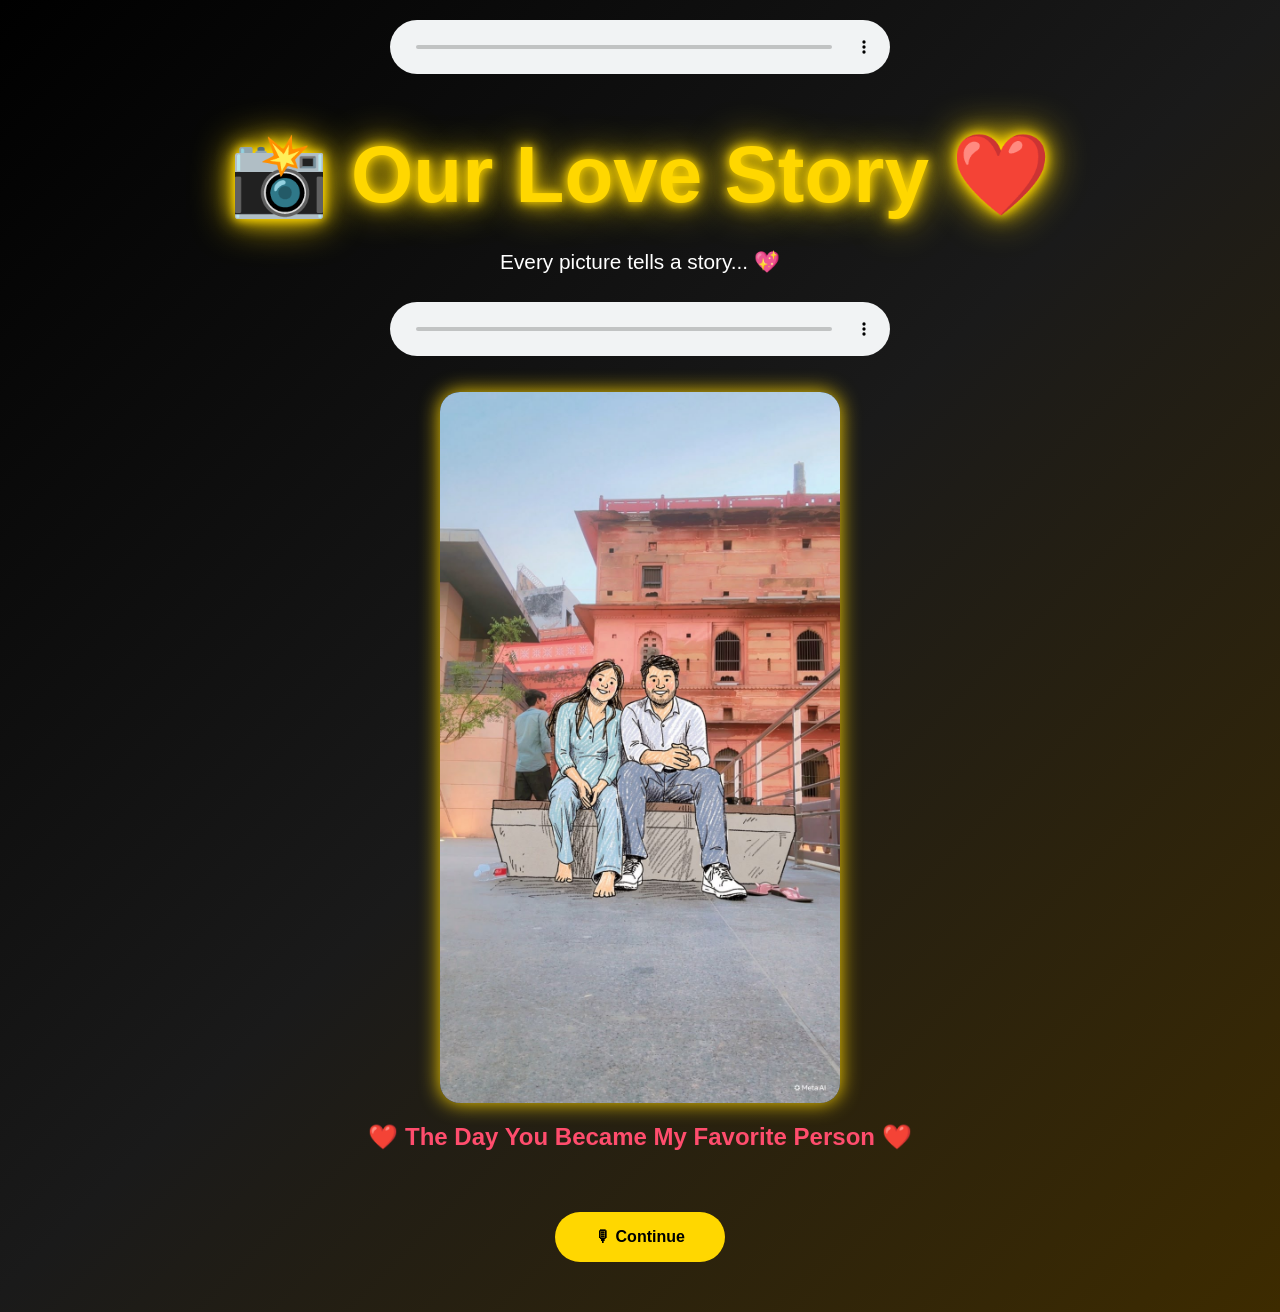
==== gallery.html @ e96519ab "Update gallery.html" ====
<!DOCTYPE html>
<html>
<head>
<title>📸 Our Love Story ❤️</title>
<link rel="stylesheet" href="style.css">
<audio controls autoplay loop>
  <source src="song.mp3.ogg" type="audio/mpeg">
</audio>
<style>
body{
text-align:center;
}

.slideshow{
max-width:400px;
margin:auto;
}

.slideshow img{
width:100%;
border-radius:20px;
box-shadow:0 0 20px gold;
display:none;
}

.caption{
font-size:24px;
margin-top:20px;
font-weight:bold;
color:#ff4d6d;
}
</style>
</head>

<body>

<div class="container">

<h1>📸 Our Love Story ❤️</h1>

<p>
Every picture tells a story... 💖
</p>

<!-- Background Music -->
<audio autoplay loop controls>
<source src="song.mp3.ogg" type="audio/mpeg">
</audio>

<br><br>

<div class="slideshow">

<img class="slide" src="photo1.jpg">
<img class="slide" src="photo2.jpg">
<img class="slide" src="photo3.jpg">
<img class="slide" src="photo4.jpg">

</div>

<div class="caption" id="caption">
❤️ The Day You Became My Favorite Person ❤️
</div>

<br><br>

<a href="voice.html" class="btn">
🎙 Continue
</a>

</div>

<script>

let slides = document.querySelectorAll(".slide");

let captions = [

"❤️ The Day You Became My Favorite Person ❤️",

"🥰 Every Moment With You Is Special",

"💖 My Heart Smiles Because Of You",

"✨ Forever Starts With You"

];

let current = 0;

function showSlides(){

slides.forEach(slide=>{
slide.style.display="none";
});

slides[current].style.display="block";

document.getElementById("caption").innerHTML =
captions[current];

current++;

if(current >= slides.length){
current = 0;
}

}

showSlides();

setInterval(showSlides,4000);

</script>

</body>
</html>
---- style.css ----
*{
margin:0;
padding:0;
box-sizing:border-box;
font-family:'Segoe UI',sans-serif;
}

body{
background:linear-gradient(135deg,#000,#1a1a1a,#3d2b00);
color:white;
overflow-x:hidden;
text-align:center;
}

.container{
min-height:100vh;
padding:50px 20px;
display:flex;
flex-direction:column;
justify-content:center;
align-items:center;
}

h1{
font-size:5rem;
font-weight:900;
color:#FFD700;
text-shadow:
0 0 10px #FFD700,
0 0 20px #FFD700,
0 0 40px #FFD700;
margin-bottom:20px;
}

h2{
font-size:3rem;
color:#fff1a8;
margin-bottom:20px;
}

p{
max-width:900px;
font-size:1.3rem;
line-height:1.9;
}

.btn{
display:inline-block;
padding:16px 40px;
background:#FFD700;
color:black;
font-weight:700;
text-decoration:none;
border-radius:50px;
margin-top:25px;
transition:.4s;
}

.btn:hover{
transform:scale(1.08);
box-shadow:0 0 25px #FFD700;
}

.gallery{
display:grid;
grid-template-columns:repeat(auto-fit,minmax(280px,1fr));
gap:20px;
width:100%;
max-width:1200px;
}

.gallery img{
width:100%;
height:420px;
object-fit:cover;
border-radius:25px;
border:4px solid gold;
box-shadow:0 0 25px rgba(255,215,0,.5);
transition:.5s;
}

.gallery img:hover{
transform:scale(1.05);
}

.card{
background:rgba(255,255,255,.08);
backdrop-filter:blur(10px);
padding:30px;
border-radius:25px;
max-width:900px;
margin:20px;
box-shadow:0 0 20px rgba(255,215,0,.25);
}

audio{
width:80%;
max-width:500px;
margin-top:20px;
}

.final-message{
font-size:1.6rem;
line-height:2;
max-width:900px;
}

@keyframes glow{
from{
text-shadow:0 0 10px gold;
}
to{
text-shadow:0 0 30px gold;
}
}

h1{
animation:glow 2s infinite alternate;
}
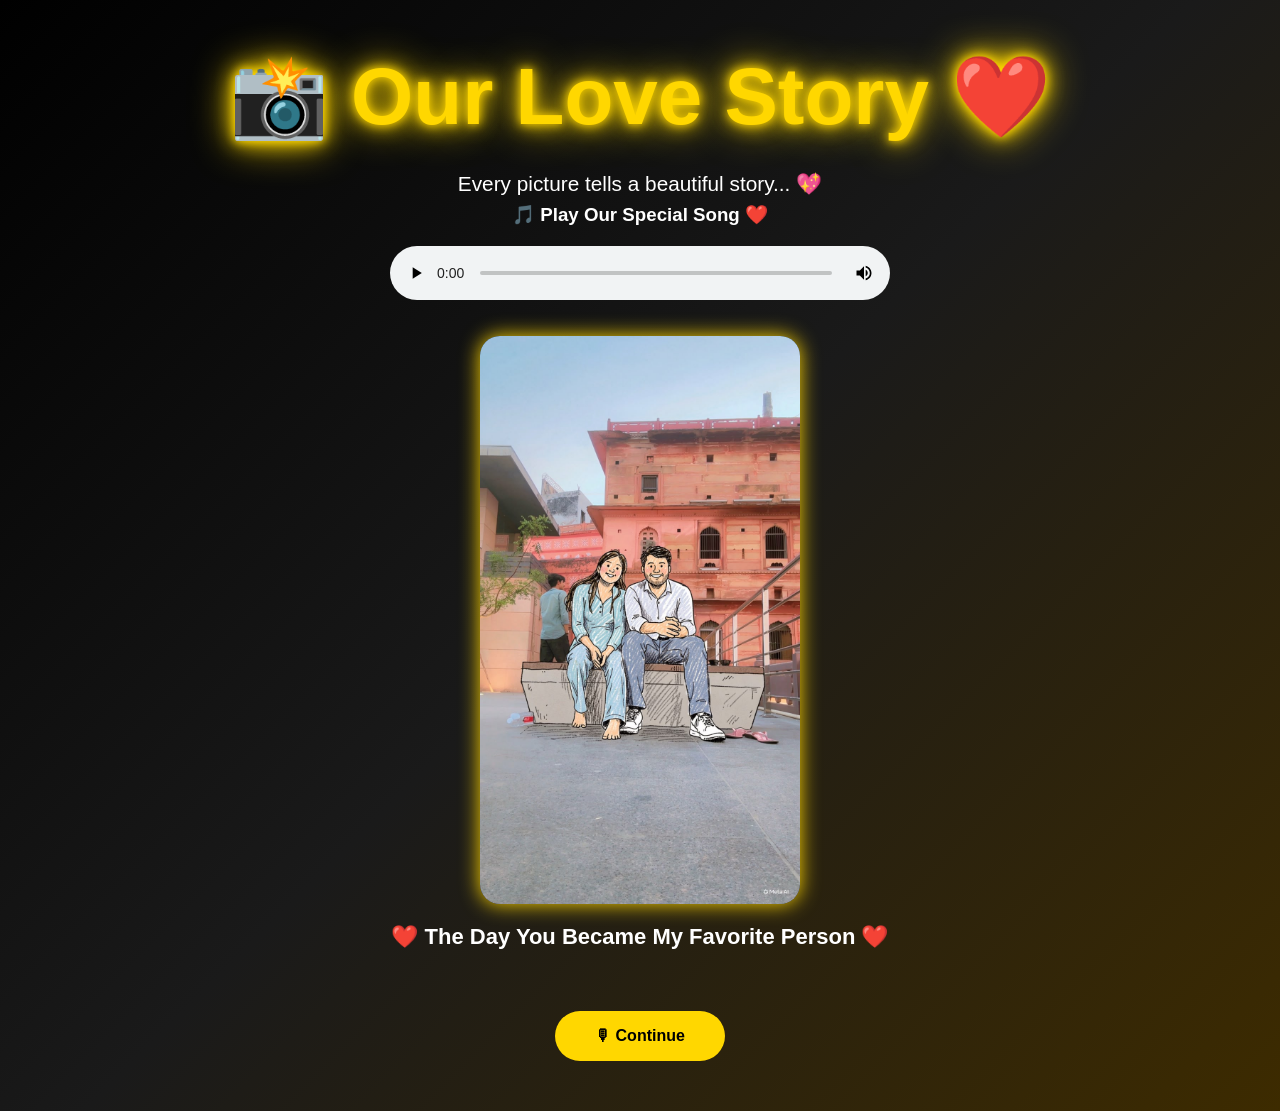
==== commit 598f7fd7: "Update gallery.html" ====
--- a/gallery.html
+++ b/gallery.html
@@ -1,35 +1,26 @@
 <!DOCTYPE html>
 <html>
+
 <head>
 <title>📸 Our Love Story ❤️</title>
 <link rel="stylesheet" href="style.css">
-<audio controls autoplay loop>
-  <source src="song.mp3.ogg" type="audio/mpeg">
-</audio>
+
 <style>
-body{
-text-align:center;
-}
-
-.slideshow{
-max-width:400px;
+.slideshow img{
+width:320px;
+border-radius:20px;
+box-shadow:0 0 20px gold;
+display:none;
 margin:auto;
 }
 
-.slideshow img{
-width:100%;
-border-radius:20px;
-box-shadow:0 0 20px gold;
-display:none;
-}
-
 .caption{
-font-size:24px;
+font-size:22px;
 margin-top:20px;
 font-weight:bold;
-color:#ff4d6d;
 }
 </style>
+
 </head>
 
 <body>
@@ -39,12 +30,14 @@
 <h1>📸 Our Love Story ❤️</h1>
 
 <p>
-Every picture tells a story... 💖
+Every picture tells a beautiful story... 💖
 </p>
 
-<!-- Background Music -->
-<audio autoplay loop controls>
-<source src="song.mp3.ogg" type="audio/mpeg">
+<h3>🎵 Play Our Special Song ❤️</h3>
+
+<audio controls loop>
+<source src="song.ogg" type="audio/ogg">
+Your browser does not support audio.
 </audio>
 
 <br><br>
@@ -52,9 +45,9 @@
 <div class="slideshow">
 
 <img class="slide" src="photo1.jpg">
-<img class="slide" src="photo2.jpg">
 <img class="slide" src="photo3.jpg">
 <img class="slide" src="photo4.jpg">
+<img class="slide" src="photo1.jpg">
 
 </div>
 
@@ -75,15 +68,10 @@
 let slides = document.querySelectorAll(".slide");
 
 let captions = [
-
 "❤️ The Day You Became My Favorite Person ❤️",
-
 "🥰 Every Moment With You Is Special",
-
 "💖 My Heart Smiles Because Of You",
-
 "✨ Forever Starts With You"
-
 ];
 
 let current = 0;
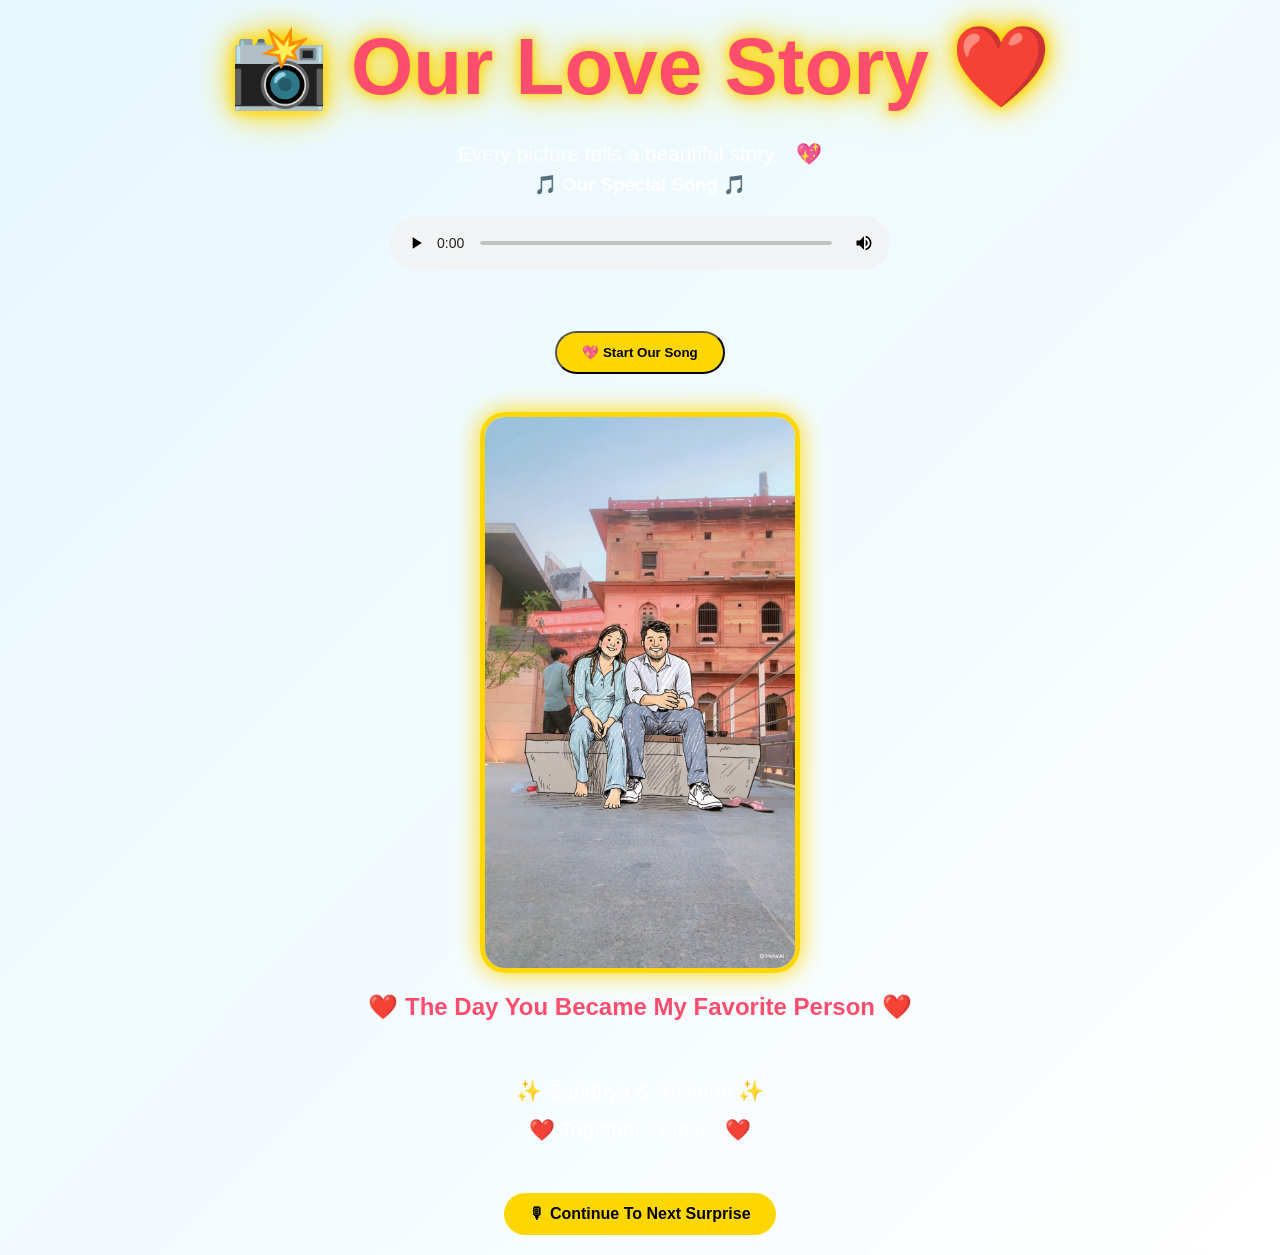
==== commit 8a8f4c62: "Update gallery.html" ====
--- a/gallery.html
+++ b/gallery.html
@@ -1,24 +1,66 @@
 <!DOCTYPE html>
 <html>
-
 <head>
 <title>📸 Our Love Story ❤️</title>
+
 <link rel="stylesheet" href="style.css">
 
 <style>
-.slideshow img{
+
+body{
+text-align:center;
+background:linear-gradient(135deg,#e6f7ff,#ffffff);
+font-family:Arial,sans-serif;
+}
+
+.container{
+padding:20px;
+}
+
+h1{
+color:#ff4d6d;
+}
+
+.slideshow{
+margin-top:20px;
+}
+
+.slide{
 width:320px;
-border-radius:20px;
-box-shadow:0 0 20px gold;
+height:auto;
+border-radius:25px;
+border:5px solid gold;
+box-shadow:0 0 25px gold;
 display:none;
-margin:auto;
 }
 
 .caption{
-font-size:22px;
 margin-top:20px;
+font-size:24px;
 font-weight:bold;
+color:#ff4d6d;
+min-height:60px;
 }
+
+audio{
+margin-top:20px;
+}
+
+.btn{
+display:inline-block;
+padding:12px 25px;
+background:gold;
+color:black;
+text-decoration:none;
+border-radius:30px;
+font-weight:bold;
+margin-top:25px;
+}
+
+.btn:hover{
+transform:scale(1.05);
+}
+
 </style>
 
 </head>
@@ -33,16 +75,22 @@
 Every picture tells a beautiful story... 💖
 </p>
 
-<h3>🎵 Play Our Special Song ❤️</h3>
+<h3>🎵 Our Special Song 🎵</h3>
 
-<audio controls loop>
+<audio id="bgMusic" controls loop>
 <source src="song.ogg" type="audio/ogg">
-Your browser does not support audio.
 </audio>
 
 <br><br>
 
+<button class="btn"
+onclick="document.getElementById('bgMusic').play()">
+💖 Start Our Song
+</button>
+
 <div class="slideshow">
+
+<br>
 
 <img class="slide" src="photo1.jpg">
 <img class="slide" src="photo3.jpg">
@@ -55,10 +103,18 @@
 ❤️ The Day You Became My Favorite Person ❤️
 </div>
 
-<br><br>
+<br>
+
+<p>
+✨ Sandhya & Rishabh ✨
+<br>
+❤️ Together Forever ❤️
+</p>
+
+<br>
 
 <a href="voice.html" class="btn">
-🎙 Continue
+🎙 Continue To Next Surprise
 </a>
 
 </div>
@@ -68,10 +124,15 @@
 let slides = document.querySelectorAll(".slide");
 
 let captions = [
+
 "❤️ The Day You Became My Favorite Person ❤️",
+
 "🥰 Every Moment With You Is Special",
+
 "💖 My Heart Smiles Because Of You",
-"✨ Forever Starts With You"
+
+"✨ Forever Starts With You ❤️"
+
 ];
 
 let current = 0;
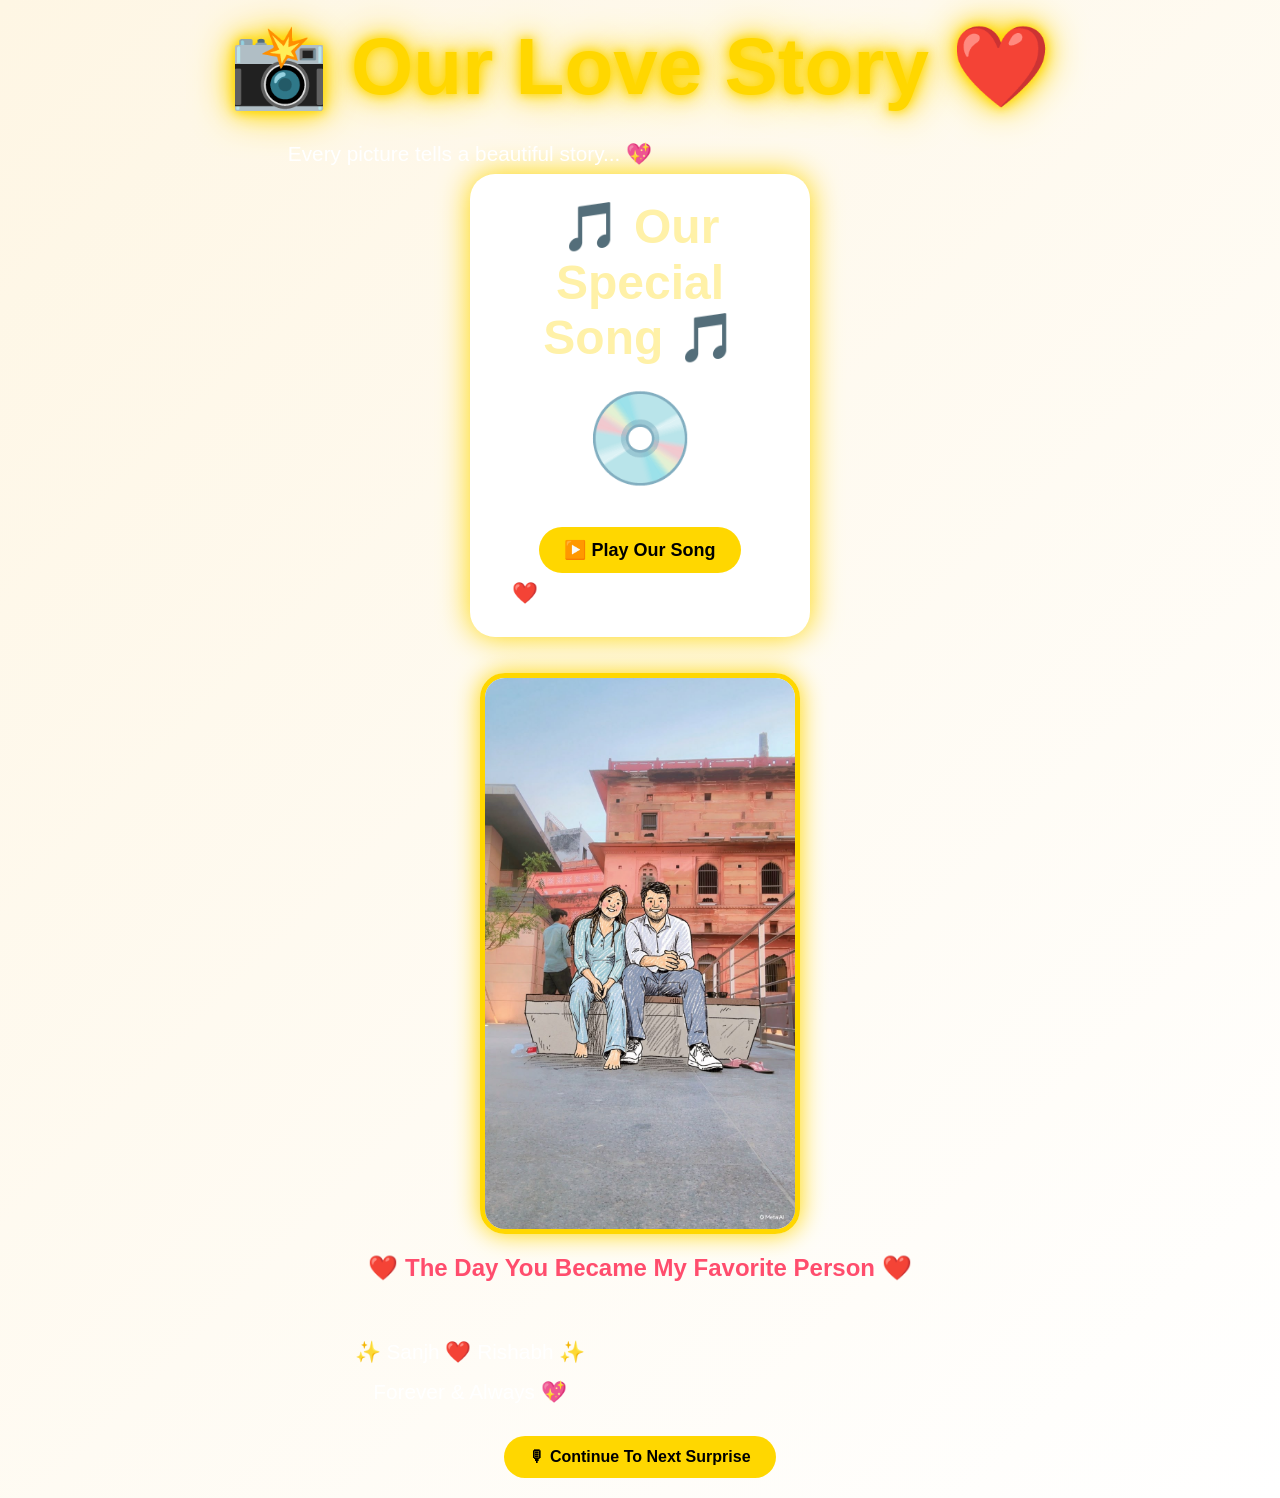
==== commit 664971e2: "Update gallery.html" ====
--- a/gallery.html
+++ b/gallery.html
@@ -2,36 +2,58 @@
 <html>
 <head>
 <title>📸 Our Love Story ❤️</title>
-
 <link rel="stylesheet" href="style.css">
 
 <style>
 
 body{
 text-align:center;
-background:linear-gradient(135deg,#e6f7ff,#ffffff);
+background:linear-gradient(135deg,#fef6e4,#ffffff);
 font-family:Arial,sans-serif;
-}
-
-.container{
 padding:20px;
 }
 
-h1{
-color:#ff4d6d;
-}
-
-.slideshow{
-margin-top:20px;
+.music-card{
+background:white;
+padding:25px;
+border-radius:25px;
+width:340px;
+margin:auto;
+box-shadow:0 0 30px gold;
+}
+
+.vinyl{
+font-size:90px;
+animation:spin 4s linear infinite;
+animation-play-state:paused;
+}
+
+.vinyl.playing{
+animation-play-state:running;
+}
+
+@keyframes spin{
+from{transform:rotate(0deg);}
+to{transform:rotate(360deg);}
+}
+
+.music-btn{
+background:gold;
+border:none;
+padding:12px 25px;
+border-radius:30px;
+font-size:18px;
+cursor:pointer;
+font-weight:bold;
 }
 
 .slide{
 width:320px;
-height:auto;
 border-radius:25px;
 border:5px solid gold;
 box-shadow:0 0 25px gold;
 display:none;
+margin:auto;
 }
 
 .caption{
@@ -40,10 +62,6 @@
 font-weight:bold;
 color:#ff4d6d;
 min-height:60px;
-}
-
-audio{
-margin-top:20px;
 }
 
 .btn{
@@ -57,48 +75,44 @@
 margin-top:25px;
 }
 
-.btn:hover{
-transform:scale(1.05);
-}
-
 </style>
-
 </head>
 
 <body>
 
-<div class="container">
-
 <h1>📸 Our Love Story ❤️</h1>
 
-<p>
-Every picture tells a beautiful story... 💖
-</p>
-
-<h3>🎵 Our Special Song 🎵</h3>
-
-<audio id="bgMusic" controls loop>
+<p>Every picture tells a beautiful story... 💖</p>
+
+<div class="music-card">
+
+<h2>🎵 Our Special Song 🎵</h2>
+
+<div class="vinyl">💿</div>
+
+<audio id="bgMusic">
 <source src="song.ogg" type="audio/ogg">
 </audio>
 
 <br><br>
 
-<button class="btn"
-onclick="document.getElementById('bgMusic').play()">
-💖 Start Our Song
+<button class="music-btn" onclick="toggleMusic()">
+▶️ Play Our Song
 </button>
 
-<div class="slideshow">
-
-<br>
+<p id="musicStatus">
+❤️ Music Waiting For You...
+</p>
+
+</div>
+
+<br><br>
 
 <img class="slide" src="photo1.jpg">
 <img class="slide" src="photo3.jpg">
 <img class="slide" src="photo4.jpg">
 <img class="slide" src="photo1.jpg">
 
-</div>
-
 <div class="caption" id="caption">
 ❤️ The Day You Became My Favorite Person ❤️
 </div>
@@ -106,20 +120,47 @@
 <br>
 
 <p>
-✨ Sandhya & Rishabh ✨
+✨ Sanjh ❤️ Rishabh ✨
 <br>
-❤️ Together Forever ❤️
+Forever & Always 💖
 </p>
-
-<br>
 
 <a href="voice.html" class="btn">
 🎙 Continue To Next Surprise
 </a>
 
-</div>
-
 <script>
+
+let music = document.getElementById("bgMusic");
+let vinyl = document.querySelector(".vinyl");
+
+function toggleMusic(){
+
+if(music.paused){
+
+music.play();
+vinyl.classList.add("playing");
+
+document.querySelector(".music-btn").innerHTML =
+"⏸ Pause Song";
+
+document.getElementById("musicStatus").innerHTML =
+"💖 Playing Our Love Song...";
+
+}else{
+
+music.pause();
+vinyl.classList.remove("playing");
+
+document.querySelector(".music-btn").innerHTML =
+"▶️ Play Our Song";
+
+document.getElementById("musicStatus").innerHTML =
+"❤️ Music Paused";
+
+}
+
+}
 
 let slides = document.querySelectorAll(".slide");
 
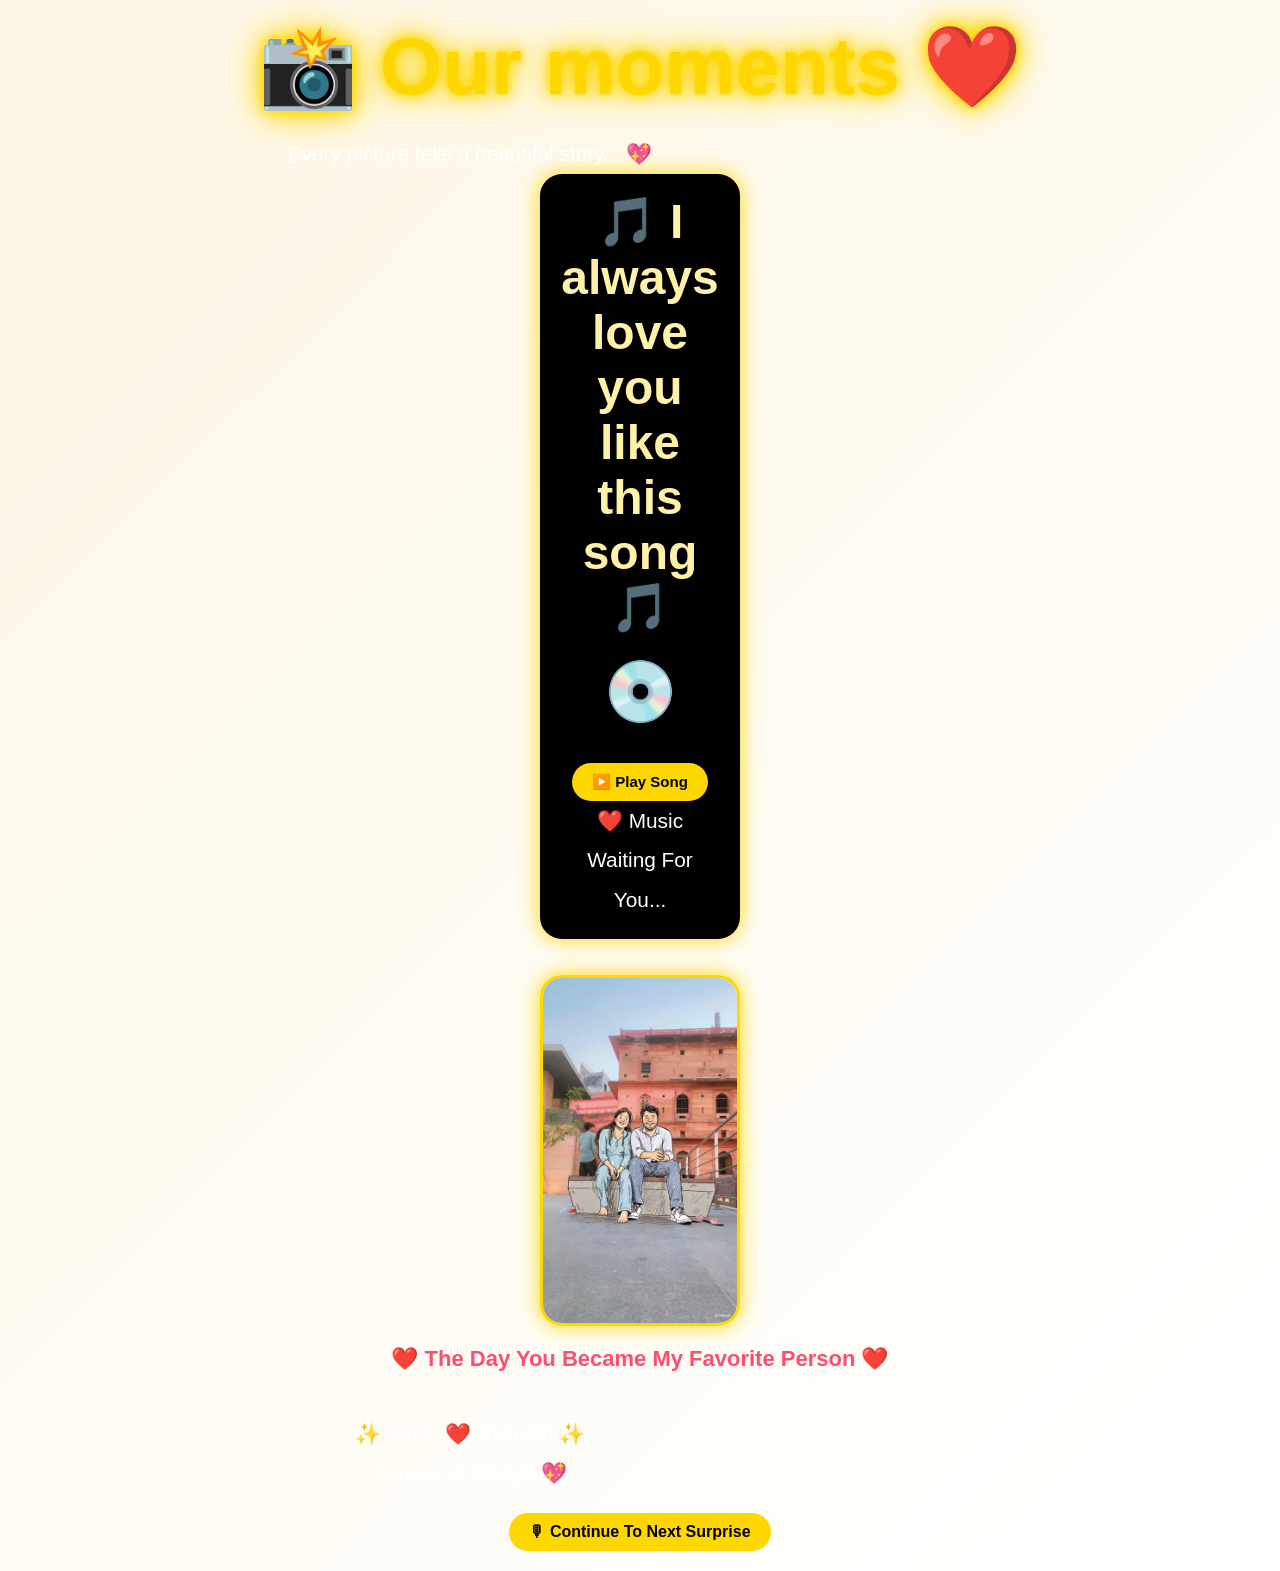
==== commit bf731212: "Update gallery.html" ====
--- a/gallery.html
+++ b/gallery.html
@@ -1,7 +1,7 @@
 <!DOCTYPE html>
 <html>
 <head>
-<title>📸 Our Love Story ❤️</title>
+<title>📸 First trip Banaras ❤️</title>
 <link rel="stylesheet" href="style.css">
 
 <style>
@@ -14,16 +14,16 @@
 }
 
 .music-card{
-background:white;
-padding:25px;
-border-radius:25px;
-width:340px;
+background:black;
+padding:20px;
+border-radius:22px;
+width:200px;
 margin:auto;
-box-shadow:0 0 30px gold;
+box-shadow:0 0 20px gold;
 }
 
 .vinyl{
-font-size:90px;
+font-size:60px;
 animation:spin 4s linear infinite;
 animation-play-state:paused;
 }
@@ -40,39 +40,39 @@
 .music-btn{
 background:gold;
 border:none;
-padding:12px 25px;
-border-radius:30px;
-font-size:18px;
+padding:10px 20px;
+border-radius:25px;
+font-size:15px;
 cursor:pointer;
 font-weight:bold;
 }
 
 .slide{
-width:320px;
-border-radius:25px;
-border:5px solid gold;
-box-shadow:0 0 25px gold;
+width:200px;
+border-radius:22px;
+border:3px solid gold;
+box-shadow:0 0 20px gold;
 display:none;
 margin:auto;
 }
 
 .caption{
 margin-top:20px;
-font-size:24px;
+font-size:22px;
 font-weight:bold;
 color:#ff4d6d;
-min-height:60px;
+min-height:50px;
 }
 
 .btn{
 display:inline-block;
-padding:12px 25px;
+padding:10px 20px;
 background:gold;
 color:black;
 text-decoration:none;
-border-radius:30px;
+border-radius:20px;
 font-weight:bold;
-margin-top:25px;
+margin-top:20px;
 }
 
 </style>
@@ -80,13 +80,13 @@
 
 <body>
 
-<h1>📸 Our Love Story ❤️</h1>
+<h1>📸 Our moments ❤️</h1>
 
 <p>Every picture tells a beautiful story... 💖</p>
 
 <div class="music-card">
 
-<h2>🎵 Our Special Song 🎵</h2>
+<h2>🎵 I always love you like this song 🎵</h2>
 
 <div class="vinyl">💿</div>
 
@@ -97,7 +97,7 @@
 <br><br>
 
 <button class="music-btn" onclick="toggleMusic()">
-▶️ Play Our Song
+▶️ Play Song
 </button>
 
 <p id="musicStatus">
@@ -145,7 +145,7 @@
 "⏸ Pause Song";
 
 document.getElementById("musicStatus").innerHTML =
-"💖 Playing Our Love Song...";
+"💖 Playing Love Song...";
 
 }else{
 
@@ -153,7 +153,7 @@
 vinyl.classList.remove("playing");
 
 document.querySelector(".music-btn").innerHTML =
-"▶️ Play Our Song";
+"▶️ Play Song";
 
 document.getElementById("musicStatus").innerHTML =
 "❤️ Music Paused";
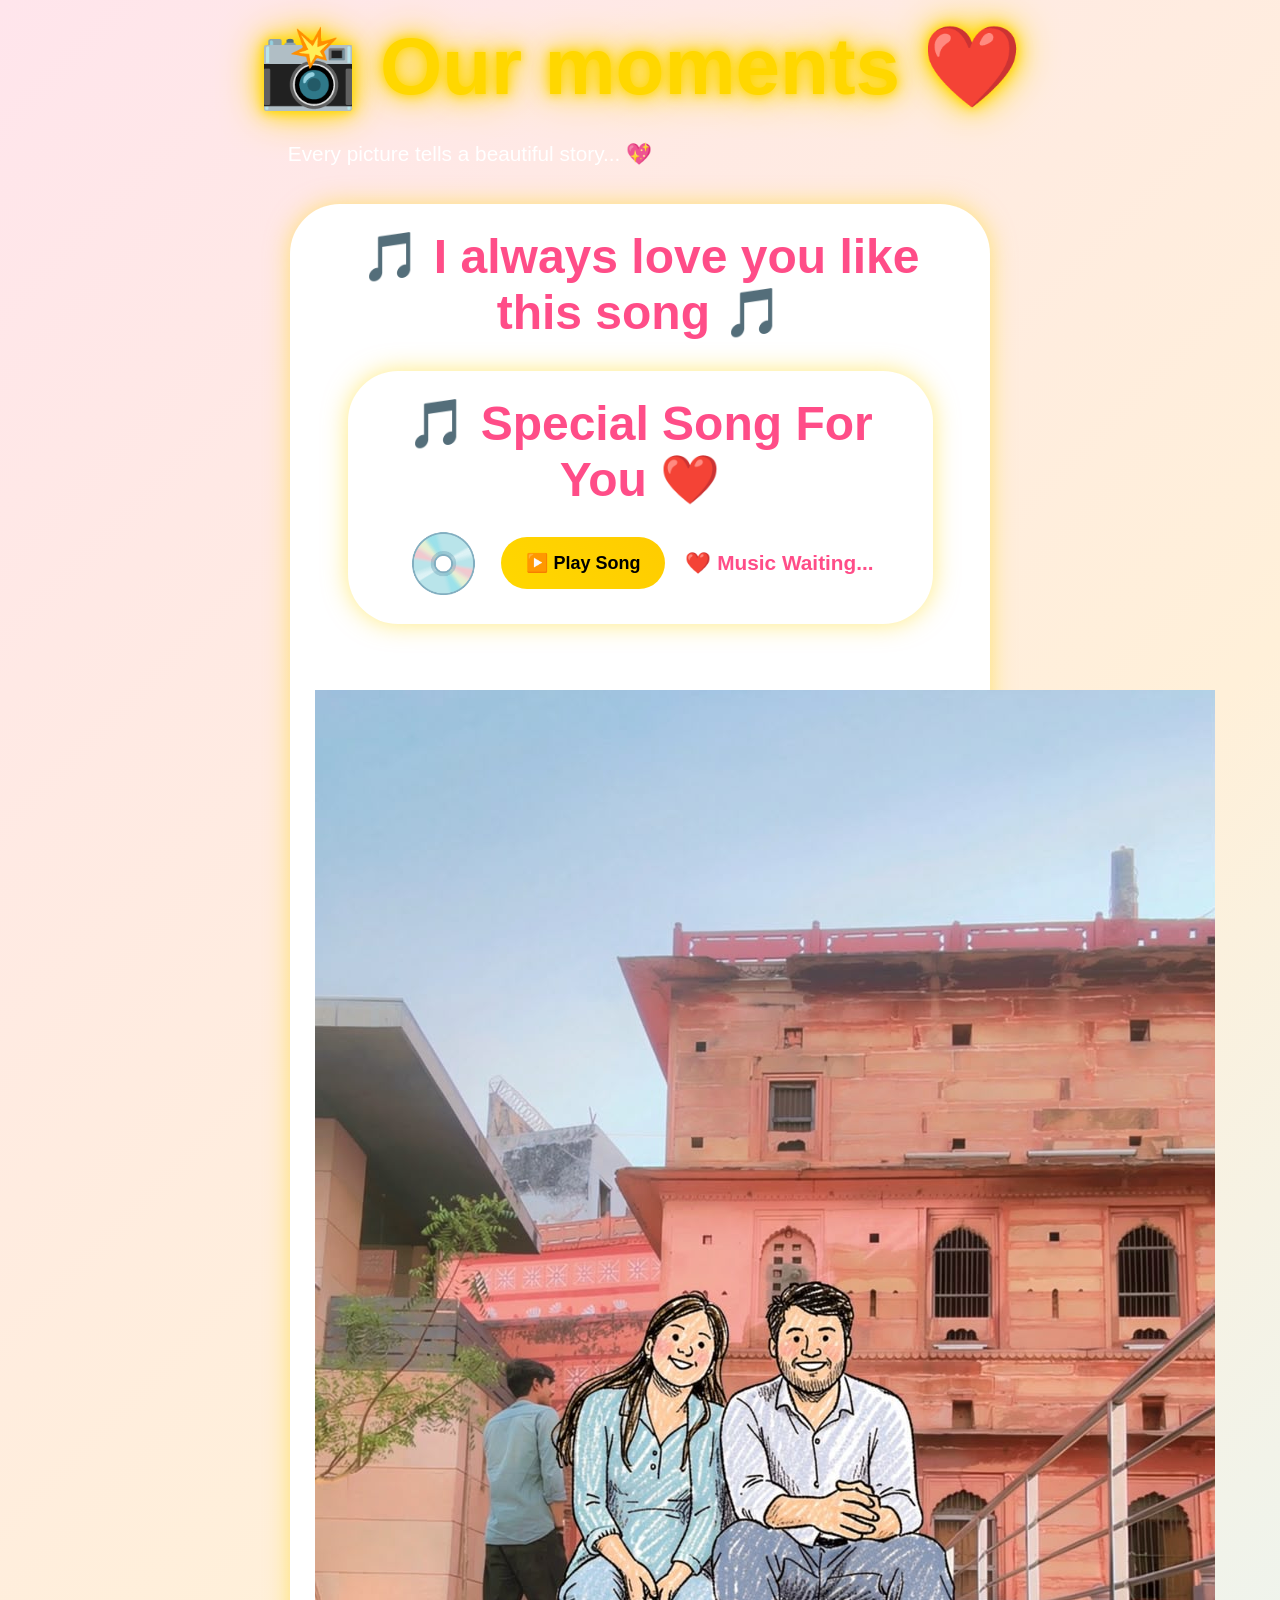
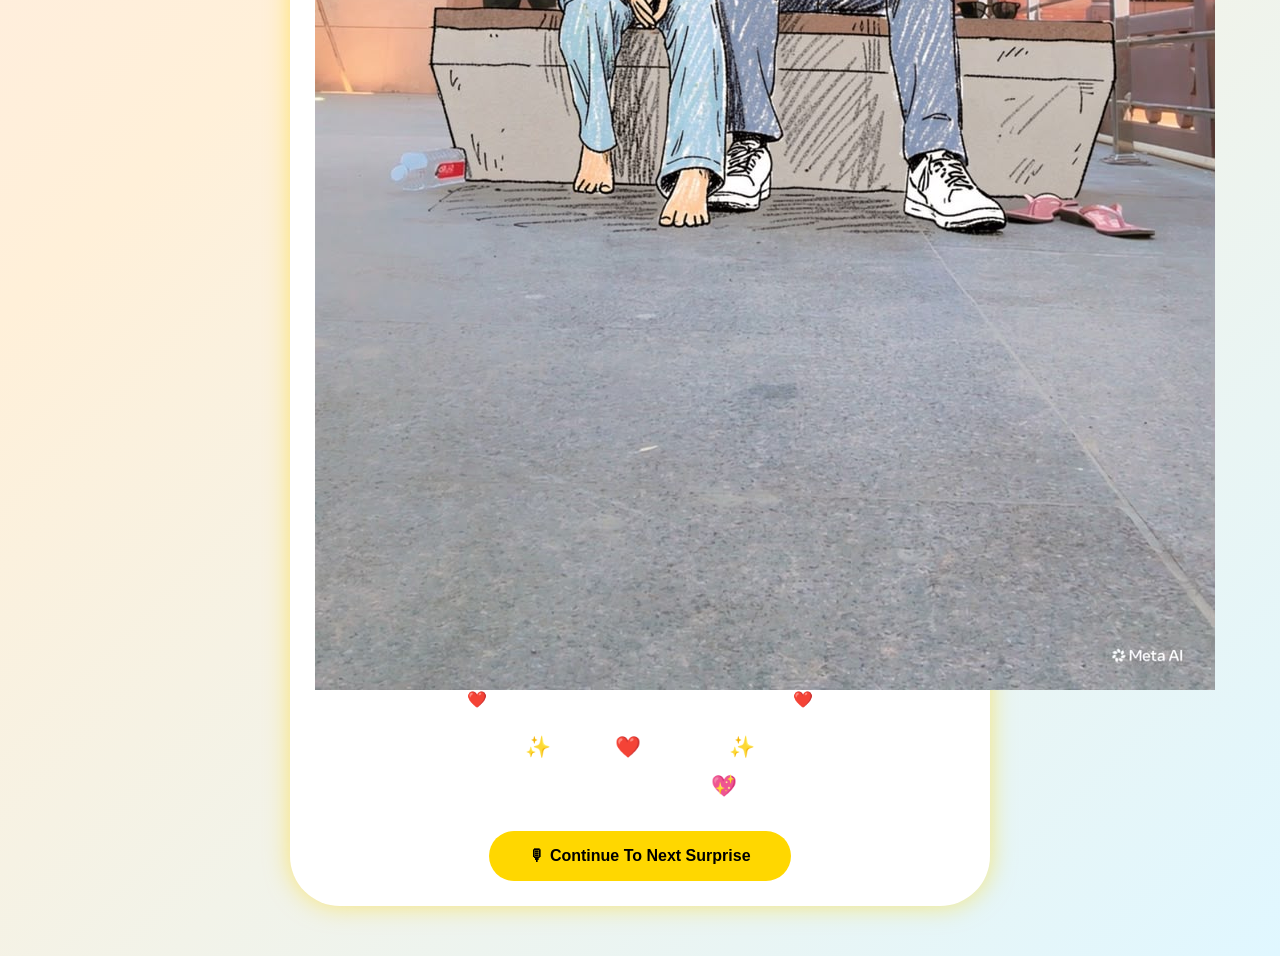
==== commit 86aac869: "Update gallery.html" ====
--- a/gallery.html
+++ b/gallery.html
@@ -8,18 +8,51 @@
 
 body{
 text-align:center;
-background:linear-gradient(135deg,#fef6e4,#ffffff);
+background:linear-gradient(
+135deg,
+#ffe5ec,
+#fff0d9,
+#e0f7ff
+);
 font-family:Arial,sans-serif;
 padding:20px;
 }
 
 .music-card{
-background:black;
-padding:20px;
-border-radius:22px;
-width:200px;
-margin:auto;
-box-shadow:0 0 20px gold;
+width:700px;
+max-width:90%;
+margin:30px auto;
+padding:25px;
+background:white;
+border-radius:50px;
+box-shadow:0 0 25px rgba(255,215,0,.5);
+}
+
+.music-card h2{
+color:#ff4d88;
+margin-bottom:20px;
+}
+
+.player{
+display:flex;
+align-items:center;
+justify-content:center;
+gap:20px;
+flex-wrap:wrap;
+}
+
+.music-btn{
+background:linear-gradient(45deg,gold,#ffcc00);
+border:none;
+padding:15px 25px;
+border-radius:40px;
+font-size:18px;
+font-weight:bold;
+cursor:pointer;
+}
+
+.music-btn:hover{
+transform:scale(1.05);
 }
 
 .vinyl{
@@ -37,43 +70,11 @@
 to{transform:rotate(360deg);}
 }
 
-.music-btn{
-background:gold;
-border:none;
-padding:10px 20px;
-border-radius:25px;
-font-size:15px;
-cursor:pointer;
+#musicStatus{
+color:#ff4d88;
 font-weight:bold;
 }
 
-.slide{
-width:200px;
-border-radius:22px;
-border:3px solid gold;
-box-shadow:0 0 20px gold;
-display:none;
-margin:auto;
-}
-
-.caption{
-margin-top:20px;
-font-size:22px;
-font-weight:bold;
-color:#ff4d6d;
-min-height:50px;
-}
-
-.btn{
-display:inline-block;
-padding:10px 20px;
-background:gold;
-color:black;
-text-decoration:none;
-border-radius:20px;
-font-weight:bold;
-margin-top:20px;
-}
 
 </style>
 </head>
@@ -88,24 +89,29 @@
 
 <h2>🎵 I always love you like this song 🎵</h2>
 
+<div class="music-card">
+
+<h2>🎵 Special Song For You ❤️</h2>
+
+<div class="player">
+
 <div class="vinyl">💿</div>
+
+<button class="music-btn" onclick="toggleMusic()">
+▶️ Play Song
+</button>
+
+<p id="musicStatus">
+❤️ Music Waiting...
+</p>
+
+</div>
 
 <audio id="bgMusic">
 <source src="song.ogg" type="audio/ogg">
 </audio>
 
-<br><br>
-
-<button class="music-btn" onclick="toggleMusic()">
-▶️ Play Song
-</button>
-
-<p id="musicStatus">
-❤️ Music Waiting For You...
-</p>
-
 </div>
-
 <br><br>
 
 <img class="slide" src="photo1.jpg">
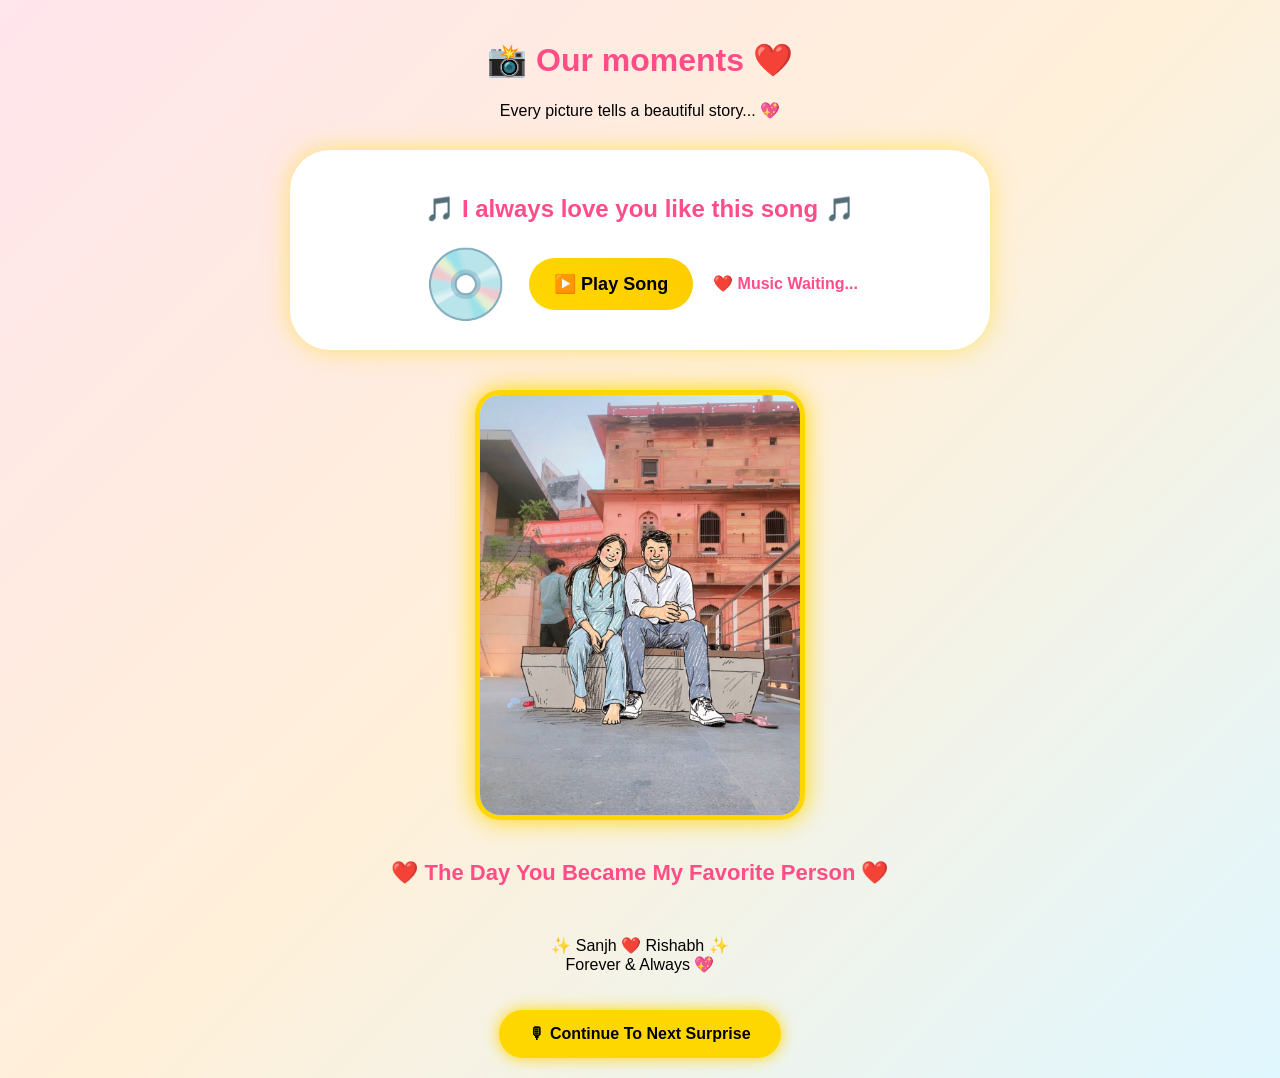
==== commit 759a5ba3: "Update gallery.html" ====
--- a/gallery.html
+++ b/gallery.html
@@ -2,7 +2,6 @@
 <html>
 <head>
 <title>📸 First trip Banaras ❤️</title>
-<link rel="stylesheet" href="style.css">
 
 <style>
 
@@ -16,29 +15,48 @@
 );
 font-family:Arial,sans-serif;
 padding:20px;
+margin:0;
+}
+
+h1{
+color:#ff4d88;
 }
 
 .music-card{
-width:700px;
-max-width:90%;
+width:90%;
+max-width:650px;
 margin:30px auto;
 padding:25px;
 background:white;
-border-radius:50px;
+border-radius:40px;
 box-shadow:0 0 25px rgba(255,215,0,.5);
 }
 
 .music-card h2{
 color:#ff4d88;
-margin-bottom:20px;
 }
 
 .player{
 display:flex;
+justify-content:center;
 align-items:center;
-justify-content:center;
 gap:20px;
 flex-wrap:wrap;
+}
+
+.vinyl{
+font-size:70px;
+animation:spin 4s linear infinite;
+animation-play-state:paused;
+}
+
+.vinyl.playing{
+animation-play-state:running;
+}
+
+@keyframes spin{
+from{transform:rotate(0deg);}
+to{transform:rotate(360deg);}
 }
 
 .music-btn{
@@ -51,30 +69,61 @@
 cursor:pointer;
 }
 
-.music-btn:hover{
-transform:scale(1.05);
-}
-
-.vinyl{
-font-size:60px;
-animation:spin 4s linear infinite;
-animation-play-state:paused;
-}
-
-.vinyl.playing{
-animation-play-state:running;
-}
-
-@keyframes spin{
-from{transform:rotate(0deg);}
-to{transform:rotate(360deg);}
-}
-
 #musicStatus{
 color:#ff4d88;
 font-weight:bold;
 }
 
+.slideshow{
+display:flex;
+justify-content:center;
+align-items:center;
+margin:30px auto;
+min-height:450px;
+}
+
+.slide{
+display:none;
+width:320px;
+height:420px;
+object-fit:cover;
+border-radius:25px;
+border:5px solid gold;
+box-shadow:0 0 25px gold;
+}
+
+.caption{
+margin-top:20px;
+font-size:22px;
+font-weight:bold;
+color:#ff4d88;
+min-height:60px;
+}
+
+.btn{
+display:inline-block;
+padding:15px 30px;
+background:gold;
+color:black;
+text-decoration:none;
+border-radius:30px;
+font-weight:bold;
+box-shadow:0 0 15px gold;
+margin-top:20px;
+}
+
+@media(max-width:600px){
+
+.slide{
+width:260px;
+height:340px;
+}
+
+.music-card{
+width:95%;
+}
+
+}
 
 </style>
 </head>
@@ -88,10 +137,6 @@
 <div class="music-card">
 
 <h2>🎵 I always love you like this song 🎵</h2>
-
-<div class="music-card">
-
-<h2>🎵 Special Song For You ❤️</h2>
 
 <div class="player">
 
@@ -112,18 +157,18 @@
 </audio>
 
 </div>
-<br><br>
+
+<div class="slideshow">
 
 <img class="slide" src="photo1.jpg">
 <img class="slide" src="photo3.jpg">
 <img class="slide" src="photo4.jpg">
-<img class="slide" src="photo1.jpg">
+
+</div>
 
 <div class="caption" id="caption">
 ❤️ The Day You Became My Favorite Person ❤️
 </div>
-
-<br>
 
 <p>
 ✨ Sanjh ❤️ Rishabh ✨
@@ -173,11 +218,8 @@
 let captions = [
 
 "❤️ The Day You Became My Favorite Person ❤️",
-
 "🥰 Every Moment With You Is Special",
-
 "💖 My Heart Smiles Because Of You",
-
 "✨ Forever Starts With You ❤️"
 
 ];
